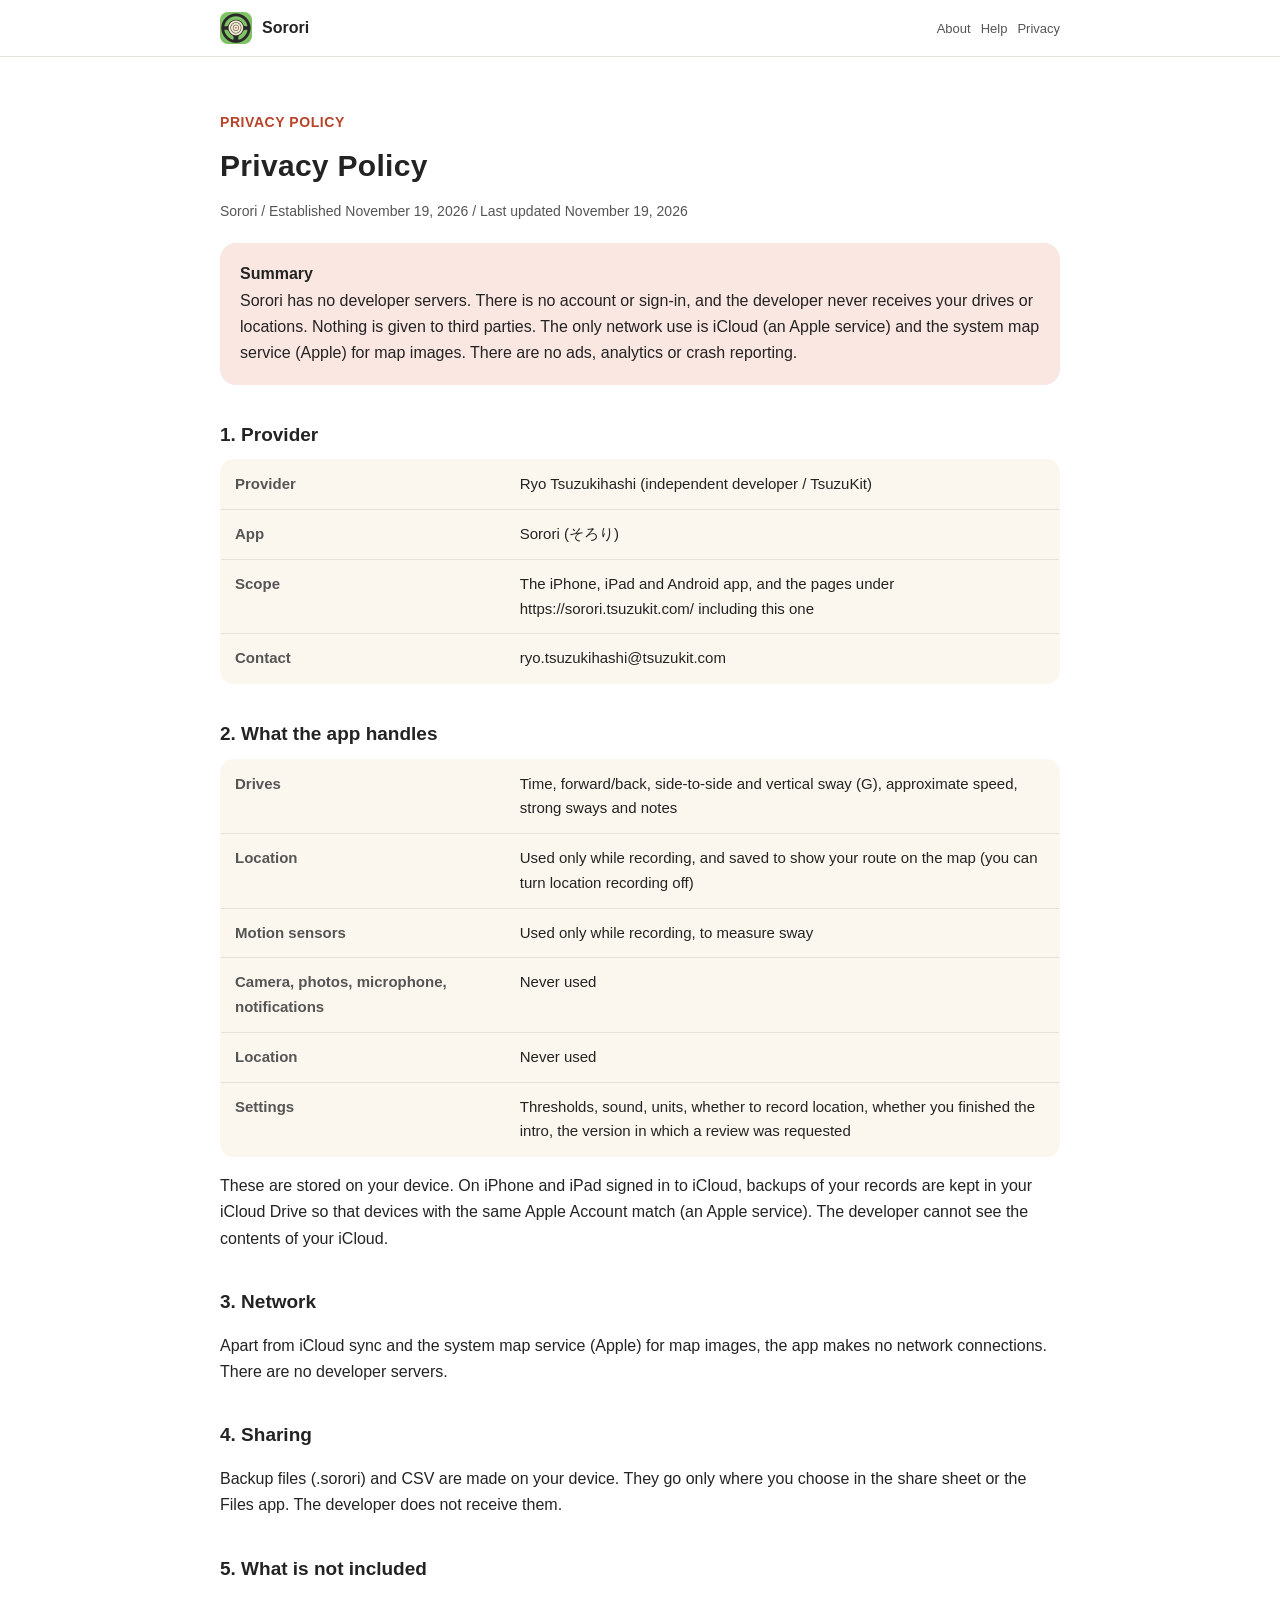
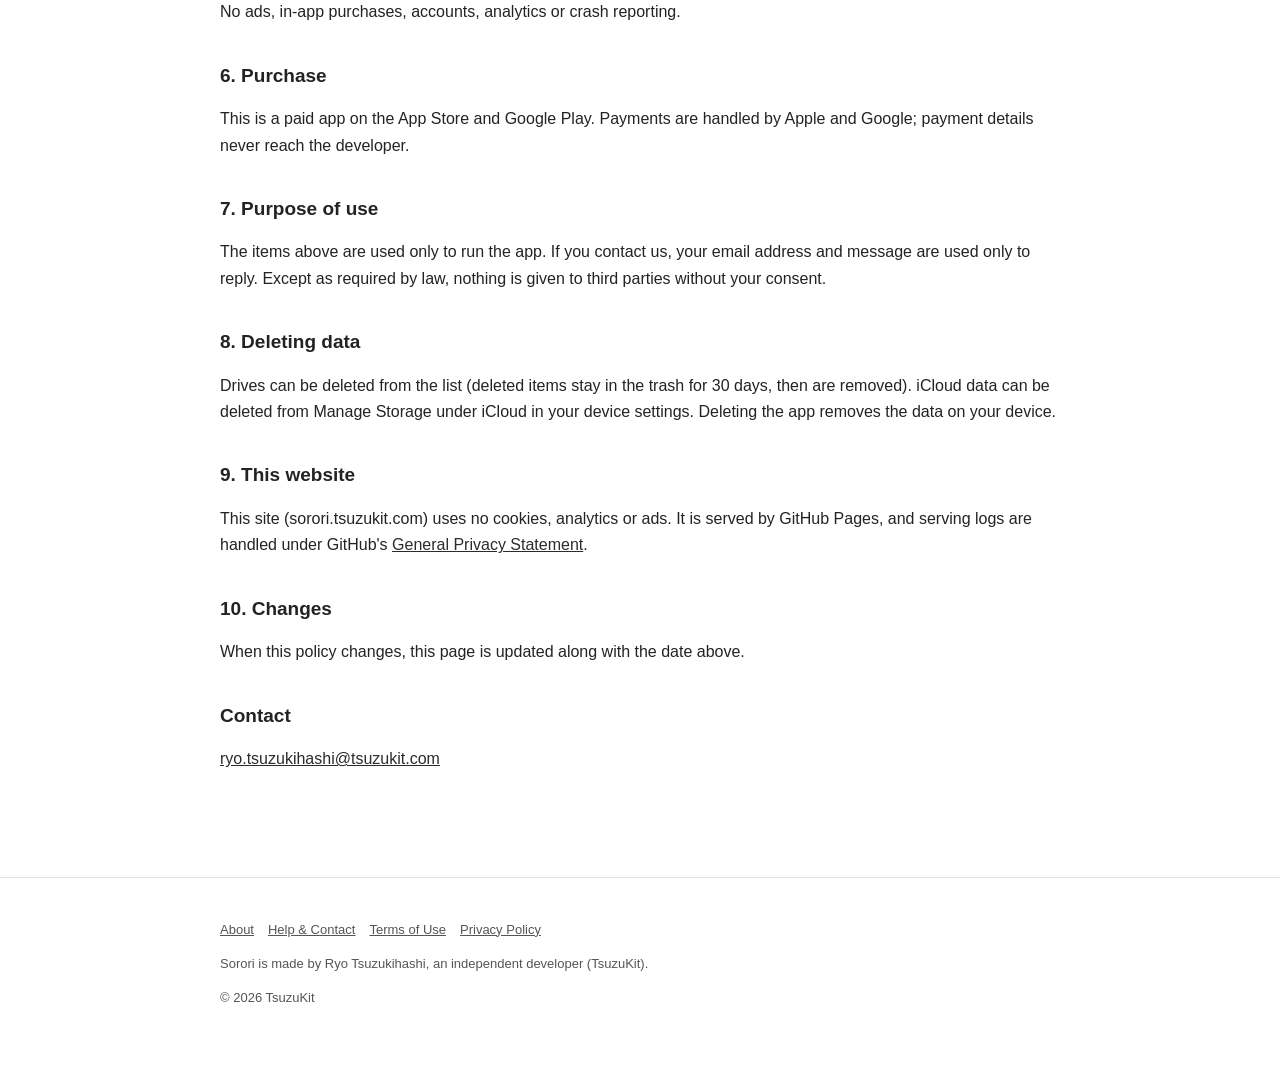
==== privacy.html @ 4a5e9e87 "Sorori のサイトを出す" ====
<!DOCTYPE html>
<html lang="ja" data-title-ja="プライバシーポリシー - そろり" data-title-en="Privacy Policy - Sorori">
<head>
<meta charset="UTF-8">
<meta name="viewport" content="width=device-width, initial-scale=1">
<script>(function(){var l=navigator.languages&&navigator.languages.length?navigator.languages:[navigator.language||"ja"],p="en";for(var i=0;i<l.length;i++){var c=String(l[i]).toLowerCase();if(c.indexOf("ja")===0){p="ja";break}if(c.indexOf("en")===0){p="en";break}}var d=document.documentElement;d.lang=p;var t=d.getAttribute("data-title-"+p);if(t){document.title=t}})();</script>
<title>プライバシーポリシー - そろり</title>
<meta name="description" content="そろりのプライバシーポリシー。開発者は個人情報を集めません。走行の記録と位置は端末の外に送りません。 / Privacy Policy for Sorori. The developer collects no personal information. Your drives and locations never leave your device.">
<meta property="og:title" content="プライバシーポリシー - そろり">
<meta property="og:description" content="そろりのプライバシーポリシー。開発者は個人情報を集めません。走行の記録と位置は端末の外に送りません。">
<meta property="og:type" content="website">
<meta property="og:url" content="https://sorori.tsuzukit.com/privacy.html">
<meta property="og:image" content="https://sorori.tsuzukit.com/assets/og.jpg">
<link rel="icon" href="assets/icon.png">
<link rel="apple-touch-icon" href="assets/icon.png">
<link rel="stylesheet" href="style.css">
</head>
<body>
<div data-l="ja" lang="ja">
<header class="site"><div class="wrap">
<a class="brand" href="./"><img src="assets/icon.png" alt="" width="32" height="32">そろり</a>
<nav class="site"><a href="./">紹介</a><a href="support.html">使い方</a><a href="privacy.html">プライバシー</a></nav>
</div></header>
<main class="wrap">
<article class="doc">
<p class="eyebrow">PRIVACY POLICY</p>
<h1>プライバシーポリシー</h1>
<p class="meta">そろり／制定日 2026年11月19日／改定日 2026年11月19日</p>
<div class="summary"><strong>このポリシーの要旨</strong><br>そろりは、開発者のサーバーを持たないアプリです。アカウント登録やログインはなく、開発者があなたの走行の記録や位置を受け取ることはありません。第三者に渡すこともありません。通信は iCloud（Apple のサービス）と、地図の絵を出すための OS の地図のサービスだけです。広告、分析ツール、クラッシュを報告する仕組みは入れていません。</div>
<h2>1. 提供者</h2>
<table>
<tr><th>提供者</th><td>續橋涼（個人開発者 / TsuzuKit）</td></tr>
<tr><th>アプリ名</th><td>そろり（英語名 Sorori）</td></tr>
<tr><th>対象</th><td>iPhone・iPad・Android 向けアプリと、このページを含む https://sorori.tsuzukit.com/ 配下のページ</td></tr>
<tr><th>連絡先</th><td>ryo.tsuzukihashi@tsuzukit.com</td></tr>
</table>
<h2>2. アプリが扱うもの</h2>
<table>
<tr><th>走行の記録</th><td>時刻・前後と左右と上下の揺れ（G）・速度の目安・強い揺れの回・メモ</td></tr>
<tr><th>位置</th><td>記録中だけ使い、走った道を地図に出すために保存します（設定で記録しないこともできます）</td></tr>
<tr><th>モーションセンサー</th><td>記録中だけ揺れを測るために使います</td></tr>
<tr><th>カメラ・写真・マイク・通知</th><td>使いません</td></tr>
<tr><th>位置</th><td>使いません</td></tr>
<tr><th>アプリの設定</th><td>しきい・音・単位・位置を記録するか・案内を終えたかどうか・レビューのお願いを出した版</td></tr>
</table>
<p>これらは端末の中に保存します。iCloud に入っている iPhone・iPad では、記録の控えをあなたの iCloud Drive に置き、同じ Apple アカウントの端末でそろえます（Apple のサービス）。開発者は、あなたの iCloud の中身を見ることはできません。</p>
<h2>3. 通信</h2>
<p>iCloud との同期と、地図の絵を出すための OS の地図のサービス（Apple）のほかに、通信はしません。開発者のサーバーはありません。</p>
<h2>4. 書き出し</h2>
<p>控えのファイル（.sorori）と CSV は端末の中で作ります。送り先は、あなたが共有の画面やファイル App で選んだ場所です。開発者には届きません。</p>
<h2>5. 入れていないもの</h2>
<p>広告・アプリ内課金・アカウント登録・分析ツール・クラッシュの報告は入れていません。</p>
<h2>6. 購入</h2>
<p>本アプリは App Store と Google Play の有料アプリです。お支払いは Apple・Google が処理し、支払いの情報は開発者には届きません。</p>
<h2>7. 情報を使う目的</h2>
<p>上のものは、アプリを動かすためだけに使います。お問い合わせをいただいたときは、メールアドレスと内容をお返事のためだけに使います。法令にもとづく場合を除き、本人の同意なく第三者に渡すことはありません。</p>
<h2>8. 消したいとき</h2>
<p>走行は、一覧から消せます（消したものはゴミ箱に30日残り、そのあと消えます）。iCloud の記録は、端末の設定の iCloud の「ストレージを管理」から消せます。アプリを消すと、端末の中のデータは消えます。</p>
<h2>9. このウェブサイトについて</h2>
<p>このサイト（sorori.tsuzukit.com）は、Cookie も、アクセスを計測する仕組みも、広告も使っていません。サイトは GitHub Pages で配信しており、配信の記録は GitHub の <a href="https://docs.github.com/ja/site-policy/privacy-policies/github-general-privacy-statement">プライバシーについての声明</a> に沿って扱われます。</p>
<h2>10. 改定</h2>
<p>このポリシーを変えるときは、このページを書きかえ、上の改定日を新しくします。</p>
<h2>お問い合わせ</h2>
<p><a href="mailto:ryo.tsuzukihashi@tsuzukit.com">ryo.tsuzukihashi@tsuzukit.com</a></p>
</article>
</main>
<footer class="site"><div class="wrap">
<p><a href="./">紹介</a><a href="support.html">使い方とお問い合わせ</a><a href="terms.html">利用規約</a><a href="privacy.html">プライバシーポリシー</a></p>
<p>そろりは、個人開発者の續橋涼（TsuzuKit）が作っているアプリです。</p>
<p>© 2026 TsuzuKit</p>
</div></footer>
</div>
<div data-l="en" lang="en">
<header class="site"><div class="wrap">
<a class="brand" href="./"><img src="assets/icon.png" alt="" width="32" height="32">Sorori</a>
<nav class="site"><a href="./">About</a><a href="support.html">Help</a><a href="privacy.html">Privacy</a></nav>
</div></header>
<main class="wrap">
<article class="doc">
<p class="eyebrow">PRIVACY POLICY</p>
<h1>Privacy Policy</h1>
<p class="meta">Sorori / Established November 19, 2026 / Last updated November 19, 2026</p>
<div class="summary"><strong>Summary</strong><br>Sorori has no developer servers. There is no account or sign-in, and the developer never receives your drives or locations. Nothing is given to third parties. The only network use is iCloud (an Apple service) and the system map service (Apple) for map images. There are no ads, analytics or crash reporting.</div>
<h2>1. Provider</h2>
<table>
<tr><th>Provider</th><td>Ryo Tsuzukihashi (independent developer / TsuzuKit)</td></tr>
<tr><th>App</th><td>Sorori (そろり)</td></tr>
<tr><th>Scope</th><td>The iPhone, iPad and Android app, and the pages under https://sorori.tsuzukit.com/ including this one</td></tr>
<tr><th>Contact</th><td>ryo.tsuzukihashi@tsuzukit.com</td></tr>
</table>
<h2>2. What the app handles</h2>
<table>
<tr><th>Drives</th><td>Time, forward/back, side-to-side and vertical sway (G), approximate speed, strong sways and notes</td></tr>
<tr><th>Location</th><td>Used only while recording, and saved to show your route on the map (you can turn location recording off)</td></tr>
<tr><th>Motion sensors</th><td>Used only while recording, to measure sway</td></tr>
<tr><th>Camera, photos, microphone, notifications</th><td>Never used</td></tr>
<tr><th>Location</th><td>Never used</td></tr>
<tr><th>Settings</th><td>Thresholds, sound, units, whether to record location, whether you finished the intro, the version in which a review was requested</td></tr>
</table>
<p>These are stored on your device. On iPhone and iPad signed in to iCloud, backups of your records are kept in your iCloud Drive so that devices with the same Apple Account match (an Apple service). The developer cannot see the contents of your iCloud.</p>
<h2>3. Network</h2>
<p>Apart from iCloud sync and the system map service (Apple) for map images, the app makes no network connections. There are no developer servers.</p>
<h2>4. Sharing</h2>
<p>Backup files (.sorori) and CSV are made on your device. They go only where you choose in the share sheet or the Files app. The developer does not receive them.</p>
<h2>5. What is not included</h2>
<p>No ads, in-app purchases, accounts, analytics or crash reporting.</p>
<h2>6. Purchase</h2>
<p>This is a paid app on the App Store and Google Play. Payments are handled by Apple and Google; payment details never reach the developer.</p>
<h2>7. Purpose of use</h2>
<p>The items above are used only to run the app. If you contact us, your email address and message are used only to reply. Except as required by law, nothing is given to third parties without your consent.</p>
<h2>8. Deleting data</h2>
<p>Drives can be deleted from the list (deleted items stay in the trash for 30 days, then are removed). iCloud data can be deleted from Manage Storage under iCloud in your device settings. Deleting the app removes the data on your device.</p>
<h2>9. This website</h2>
<p>This site (sorori.tsuzukit.com) uses no cookies, analytics or ads. It is served by GitHub Pages, and serving logs are handled under GitHub's <a href="https://docs.github.com/en/site-policy/privacy-policies/github-general-privacy-statement">General Privacy Statement</a>.</p>
<h2>10. Changes</h2>
<p>When this policy changes, this page is updated along with the date above.</p>
<h2>Contact</h2>
<p><a href="mailto:ryo.tsuzukihashi@tsuzukit.com">ryo.tsuzukihashi@tsuzukit.com</a></p>
</article>
</main>
<footer class="site"><div class="wrap">
<p><a href="./">About</a><a href="support.html">Help & Contact</a><a href="terms.html">Terms of Use</a><a href="privacy.html">Privacy Policy</a></p>
<p>Sorori is made by Ryo Tsuzukihashi, an independent developer (TsuzuKit).</p>
<p>© 2026 TsuzuKit</p>
</div></footer>
</div>
</body>
</html>
---- style.css ----
/* そろり — 白い地・墨の文字・朱の差し色（白の上で 4.5:1 以上） */
:root {
  --paper: #ffffff; --card: #fbf7ee; --ink: #232323; --sub: #555555; --line: #e6e1d6;
  --vermilion: #b8432a; --vermilion-soft: #fbe7e1; --navy: #2b2b2b; --correct: #3f7a33;
}
@media (prefers-color-scheme: dark) {
  :root { --paper: #121418; --card: #1b1e24; --ink: #eef0f4; --sub: #b4b9c4; --line: #2a2f38;
    --vermilion: #ffd45c; --vermilion-soft: #2a2618; --navy: #ffd45c; --correct: #9fd08c; }
}
* { box-sizing: border-box; }
html { -webkit-text-size-adjust: 100%; }
body { margin: 0; background: var(--paper); color: var(--ink); line-height: 1.8;
  font-family: -apple-system, BlinkMacSystemFont, "Hiragino Sans", "Hiragino Kaku Gothic ProN", "Noto Sans JP", sans-serif; }
a { color: var(--navy); }
.wrap { max-width: 880px; margin: 0 auto; padding: 0 20px; }
header.site { border-bottom: 1px solid var(--line); background: var(--paper); position: sticky; top: 0; z-index: 5; }
header.site .wrap { display: flex; align-items: center; gap: 16px; min-height: 56px; }
.brand { display: flex; align-items: center; gap: 10px; font-weight: 800; text-decoration: none; color: var(--ink); margin-right: auto; }
.brand img { width: 32px; height: 32px; border-radius: 8px; }
nav.site a { font-size: 14px; text-decoration: none; color: var(--sub); margin-left: 14px; white-space: nowrap; }
nav.site a:hover { color: var(--ink); }
.hero { padding: 56px 0 40px; display: grid; gap: 32px; align-items: center; }
@media (min-width: 760px) { .hero { grid-template-columns: 1.1fr 0.9fr; } }
.eyebrow { color: var(--vermilion); font-weight: 700; font-size: 14px; letter-spacing: 0.04em; }
h1 { font-size: clamp(30px, 6vw, 46px); line-height: 1.35; margin: 8px 0 16px; letter-spacing: 0.01em; }
h2 { font-size: 24px; margin: 56px 0 16px; line-height: 1.5; }
h3 { font-size: 17px; margin: 0 0 6px; }
.lead { font-size: 17px; color: var(--sub); }
.cta { display: inline-block; margin-top: 20px; background: var(--vermilion); color: #ffffff; font-weight: 700; text-decoration: none;
  padding: 14px 26px; border-radius: 16px; }
.note { font-size: 13px; color: var(--sub); }
.hero img { width: 100%; max-width: 320px; height: auto; justify-self: center; }
.grid { display: grid; gap: 14px; }
@media (min-width: 700px) { .grid.two { grid-template-columns: 1fr 1fr; } .grid.three { grid-template-columns: repeat(3, 1fr); } }
.card { background: var(--card); border: 1px solid var(--line); border-radius: 18px; padding: 20px; }
.card.em { background: var(--vermilion-soft); border-color: transparent; }
.steps { counter-reset: step; }
.steps .card { position: relative; padding-left: 62px; }
.steps .card::before { counter-increment: step; content: counter(step); position: absolute; left: 18px; top: 18px; width: 32px; height: 32px;
  border-radius: 50%; border: 2.5px solid var(--vermilion); color: var(--vermilion); font-weight: 800; display: grid; place-items: center; }
table { width: 100%; border-collapse: collapse; background: var(--card); border: 1px solid var(--line); border-radius: 14px; overflow: hidden; }
th, td { text-align: left; padding: 12px 14px; border-bottom: 1px solid var(--line); vertical-align: top; font-size: 15px; }
th { width: 34%; color: var(--sub); font-weight: 600; }
tr:last-child th, tr:last-child td { border-bottom: none; }
.doc { padding: 40px 0 24px; }
.doc h1 { font-size: 30px; }
.doc h2 { font-size: 19px; margin: 36px 0 10px; }
.doc .meta { color: var(--sub); font-size: 14px; }
.doc .summary { background: var(--vermilion-soft); border-radius: 16px; padding: 18px 20px; margin: 20px 0; }
details { background: var(--card); border: 1px solid var(--line); border-radius: 14px; padding: 14px 18px; }
details + details { margin-top: 10px; }
summary { font-weight: 700; cursor: pointer; }
footer.site { border-top: 1px solid var(--line); margin-top: 64px; padding: 28px 0 48px; color: var(--sub); font-size: 13px; }
footer.site a { color: var(--sub); margin-right: 14px; }
.qid { font-family: ui-monospace, SFMono-Regular, Menlo, monospace; background: var(--card); border: 1px solid var(--line);
  border-radius: 8px; padding: 2px 8px; }
/* 端末の言語に合うほうだけ見せる（build.py が両方を1ページに入れる） */
html[lang="ja"] [data-l="en"], html[lang="en"] [data-l="ja"] { display: none; }
[lang="en"] { line-height: 1.65; }
[lang="en"] h1 { line-height: 1.2; }
[lang="en"] nav.site a { font-size: 13px; margin-left: 10px; }
@media (max-width: 480px) { nav.site a { font-size: 12px; margin-left: 8px; } header.site .wrap { gap: 4px; } .brand { gap: 7px; font-size: 15px; } }
.brand { white-space: nowrap; flex-shrink: 0; }
/* 幅の狭い画面では、上の帯の「紹介」を出さない（左のアプリ名が同じ行き先） */
@media (max-width: 480px) { nav.site a:first-child { display: none; } }
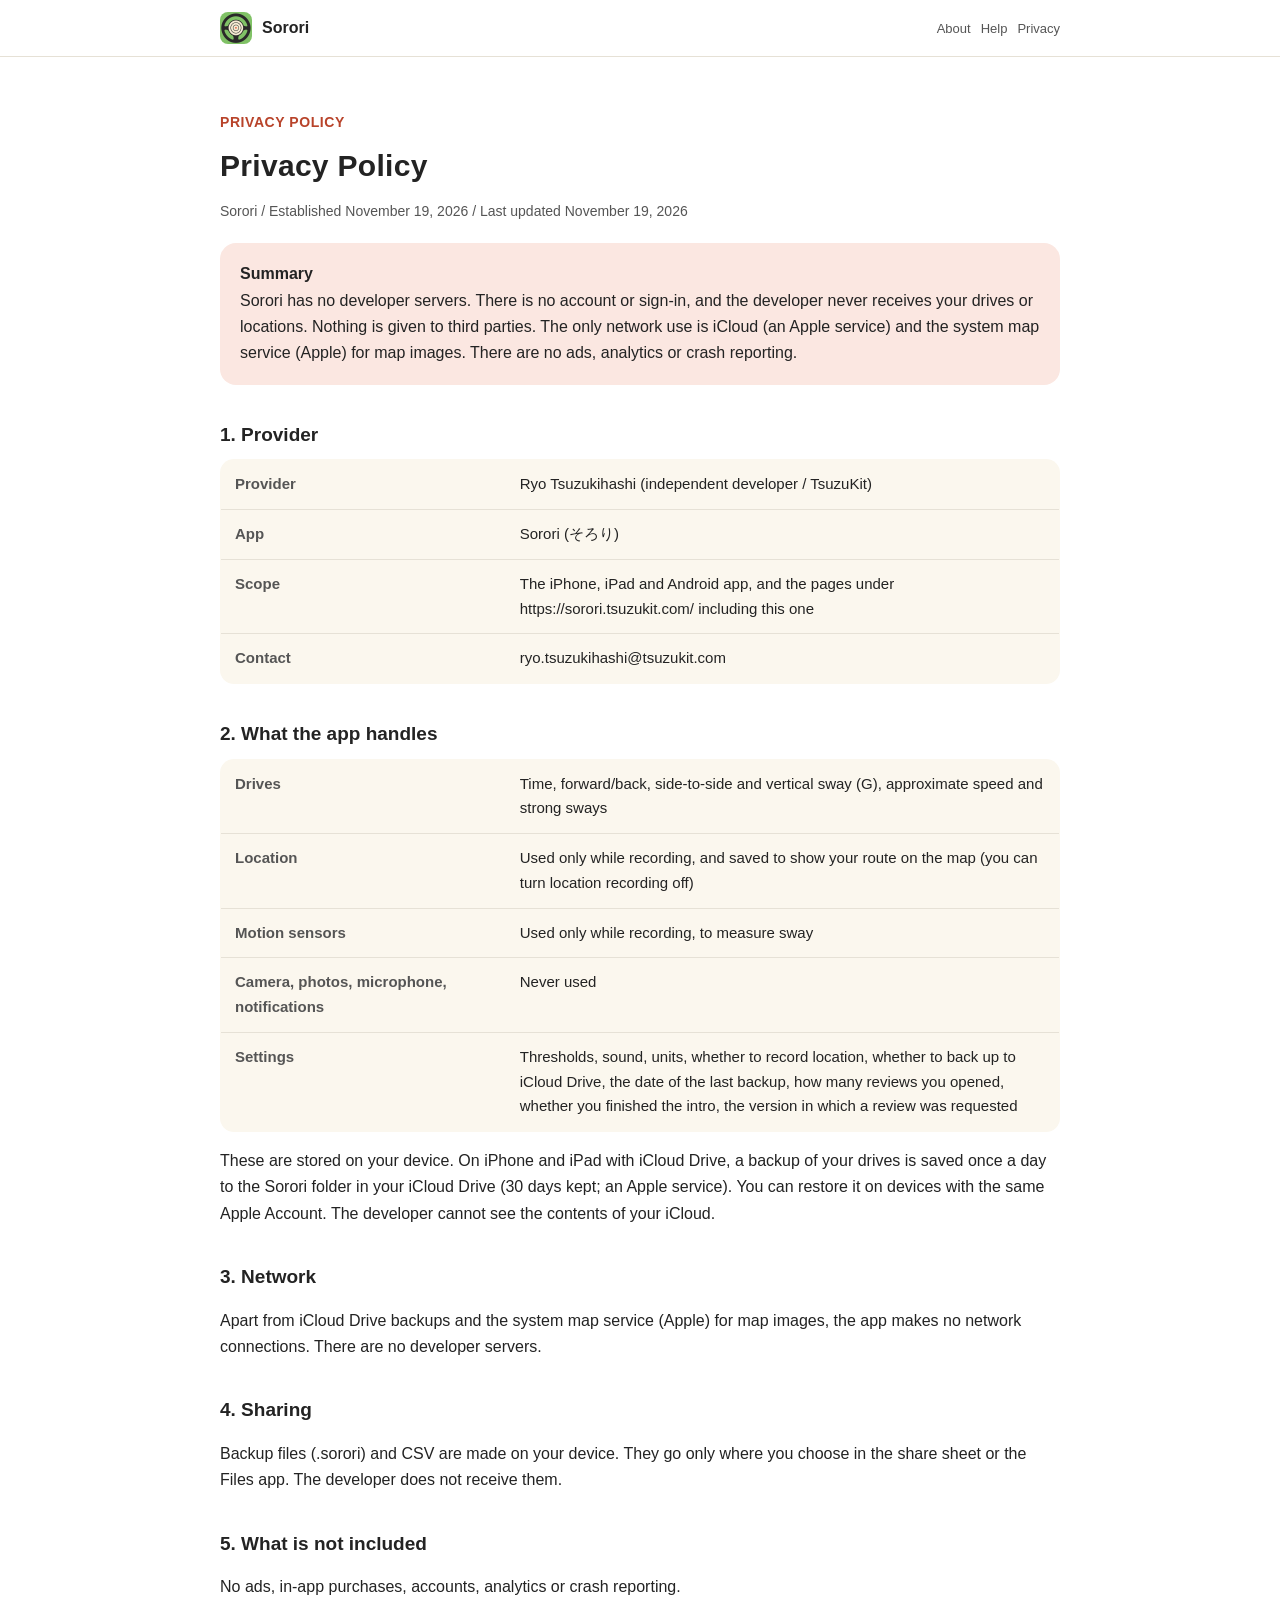
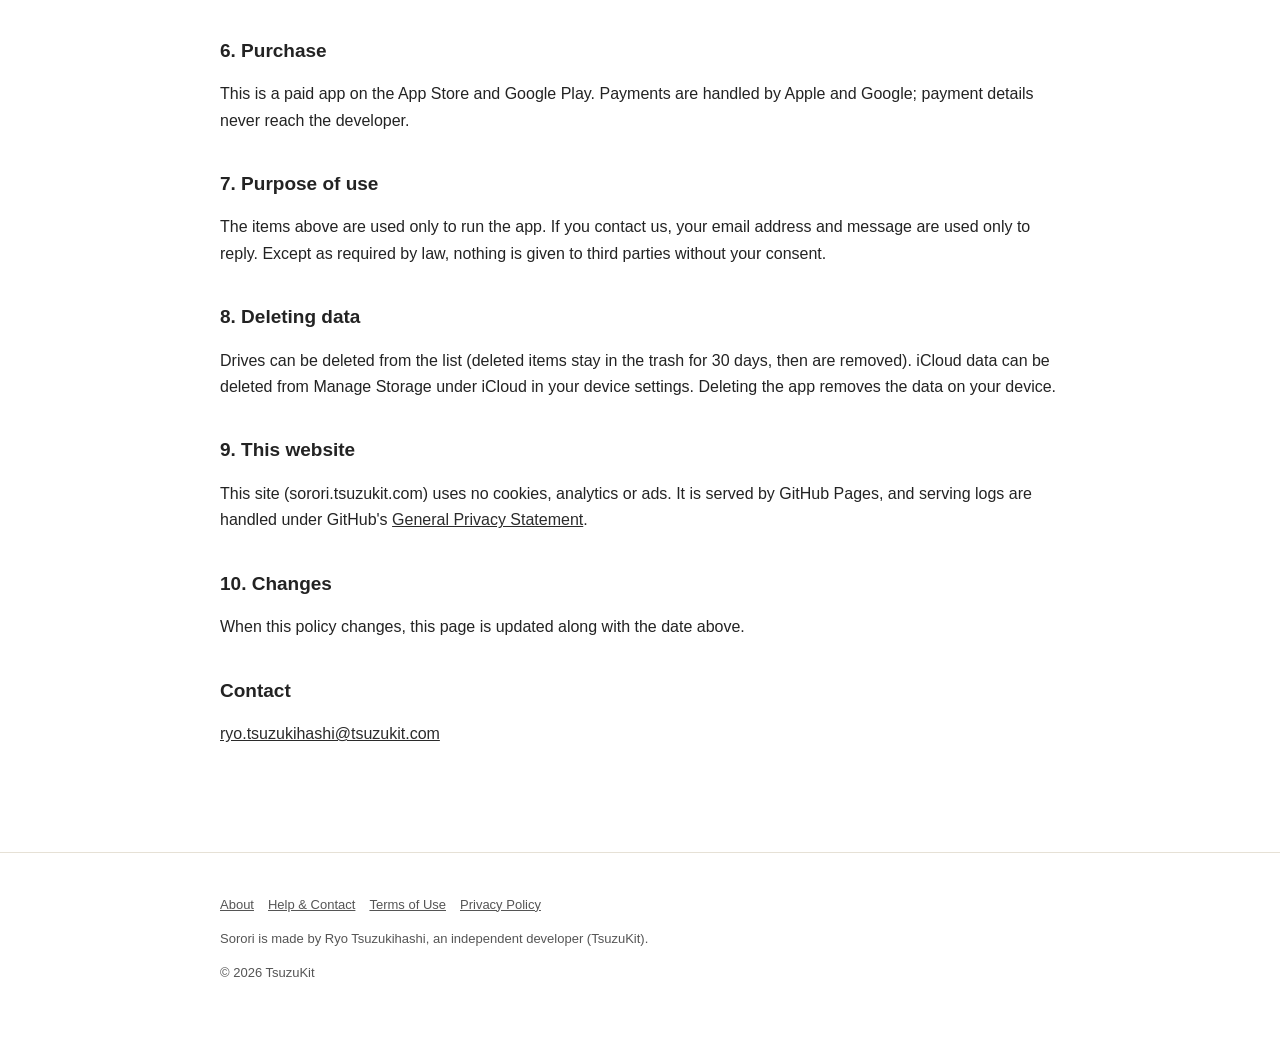
==== commit 1b028b10: "使い方とプライバシーを本体に合わせる（速度は CSV・毎日の控え・位置の行）" ====
--- a/privacy.html
+++ b/privacy.html
@@ -36,16 +36,15 @@
 </table>
 <h2>2. アプリが扱うもの</h2>
 <table>
-<tr><th>走行の記録</th><td>時刻・前後と左右と上下の揺れ（G）・速度の目安・強い揺れの回・メモ</td></tr>
+<tr><th>走行の記録</th><td>時刻・前後と左右と上下の揺れ（G）・速度の目安・強い揺れの回</td></tr>
 <tr><th>位置</th><td>記録中だけ使い、走った道を地図に出すために保存します（設定で記録しないこともできます）</td></tr>
 <tr><th>モーションセンサー</th><td>記録中だけ揺れを測るために使います</td></tr>
 <tr><th>カメラ・写真・マイク・通知</th><td>使いません</td></tr>
-<tr><th>位置</th><td>使いません</td></tr>
-<tr><th>アプリの設定</th><td>しきい・音・単位・位置を記録するか・案内を終えたかどうか・レビューのお願いを出した版</td></tr>
+<tr><th>アプリの設定</th><td>しきい・音・単位・位置を記録するか・iCloud Drive に控えるか・最後に控えた日・振り返りを開いた回数・案内を終えたかどうか・レビューのお願いを出した版</td></tr>
 </table>
-<p>これらは端末の中に保存します。iCloud に入っている iPhone・iPad では、記録の控えをあなたの iCloud Drive に置き、同じ Apple アカウントの端末でそろえます（Apple のサービス）。開発者は、あなたの iCloud の中身を見ることはできません。</p>
+<p>これらは端末の中に保存します。iCloud Drive が使える iPhone・iPad では、走行の控えを毎日1回あなたの iCloud Drive の「Sorori」のフォルダに置きます（30 日分。Apple のサービス）。同じ Apple アカウントの端末から戻せます。開発者は、あなたの iCloud の中身を見ることはできません。</p>
 <h2>3. 通信</h2>
-<p>iCloud との同期と、地図の絵を出すための OS の地図のサービス（Apple）のほかに、通信はしません。開発者のサーバーはありません。</p>
+<p>iCloud Drive への控えと、地図の絵を出すための OS の地図のサービス（Apple）のほかに、通信はしません。開発者のサーバーはありません。</p>
 <h2>4. 書き出し</h2>
 <p>控えのファイル（.sorori）と CSV は端末の中で作ります。送り先は、あなたが共有の画面やファイル App で選んだ場所です。開発者には届きません。</p>
 <h2>5. 入れていないもの</h2>
@@ -90,16 +89,15 @@
 </table>
 <h2>2. What the app handles</h2>
 <table>
-<tr><th>Drives</th><td>Time, forward/back, side-to-side and vertical sway (G), approximate speed, strong sways and notes</td></tr>
+<tr><th>Drives</th><td>Time, forward/back, side-to-side and vertical sway (G), approximate speed and strong sways</td></tr>
 <tr><th>Location</th><td>Used only while recording, and saved to show your route on the map (you can turn location recording off)</td></tr>
 <tr><th>Motion sensors</th><td>Used only while recording, to measure sway</td></tr>
 <tr><th>Camera, photos, microphone, notifications</th><td>Never used</td></tr>
-<tr><th>Location</th><td>Never used</td></tr>
-<tr><th>Settings</th><td>Thresholds, sound, units, whether to record location, whether you finished the intro, the version in which a review was requested</td></tr>
+<tr><th>Settings</th><td>Thresholds, sound, units, whether to record location, whether to back up to iCloud Drive, the date of the last backup, how many reviews you opened, whether you finished the intro, the version in which a review was requested</td></tr>
 </table>
-<p>These are stored on your device. On iPhone and iPad signed in to iCloud, backups of your records are kept in your iCloud Drive so that devices with the same Apple Account match (an Apple service). The developer cannot see the contents of your iCloud.</p>
+<p>These are stored on your device. On iPhone and iPad with iCloud Drive, a backup of your drives is saved once a day to the Sorori folder in your iCloud Drive (30 days kept; an Apple service). You can restore it on devices with the same Apple Account. The developer cannot see the contents of your iCloud.</p>
 <h2>3. Network</h2>
-<p>Apart from iCloud sync and the system map service (Apple) for map images, the app makes no network connections. There are no developer servers.</p>
+<p>Apart from iCloud Drive backups and the system map service (Apple) for map images, the app makes no network connections. There are no developer servers.</p>
 <h2>4. Sharing</h2>
 <p>Backup files (.sorori) and CSV are made on your device. They go only where you choose in the share sheet or the Files app. The developer does not receive them.</p>
 <h2>5. What is not included</h2>
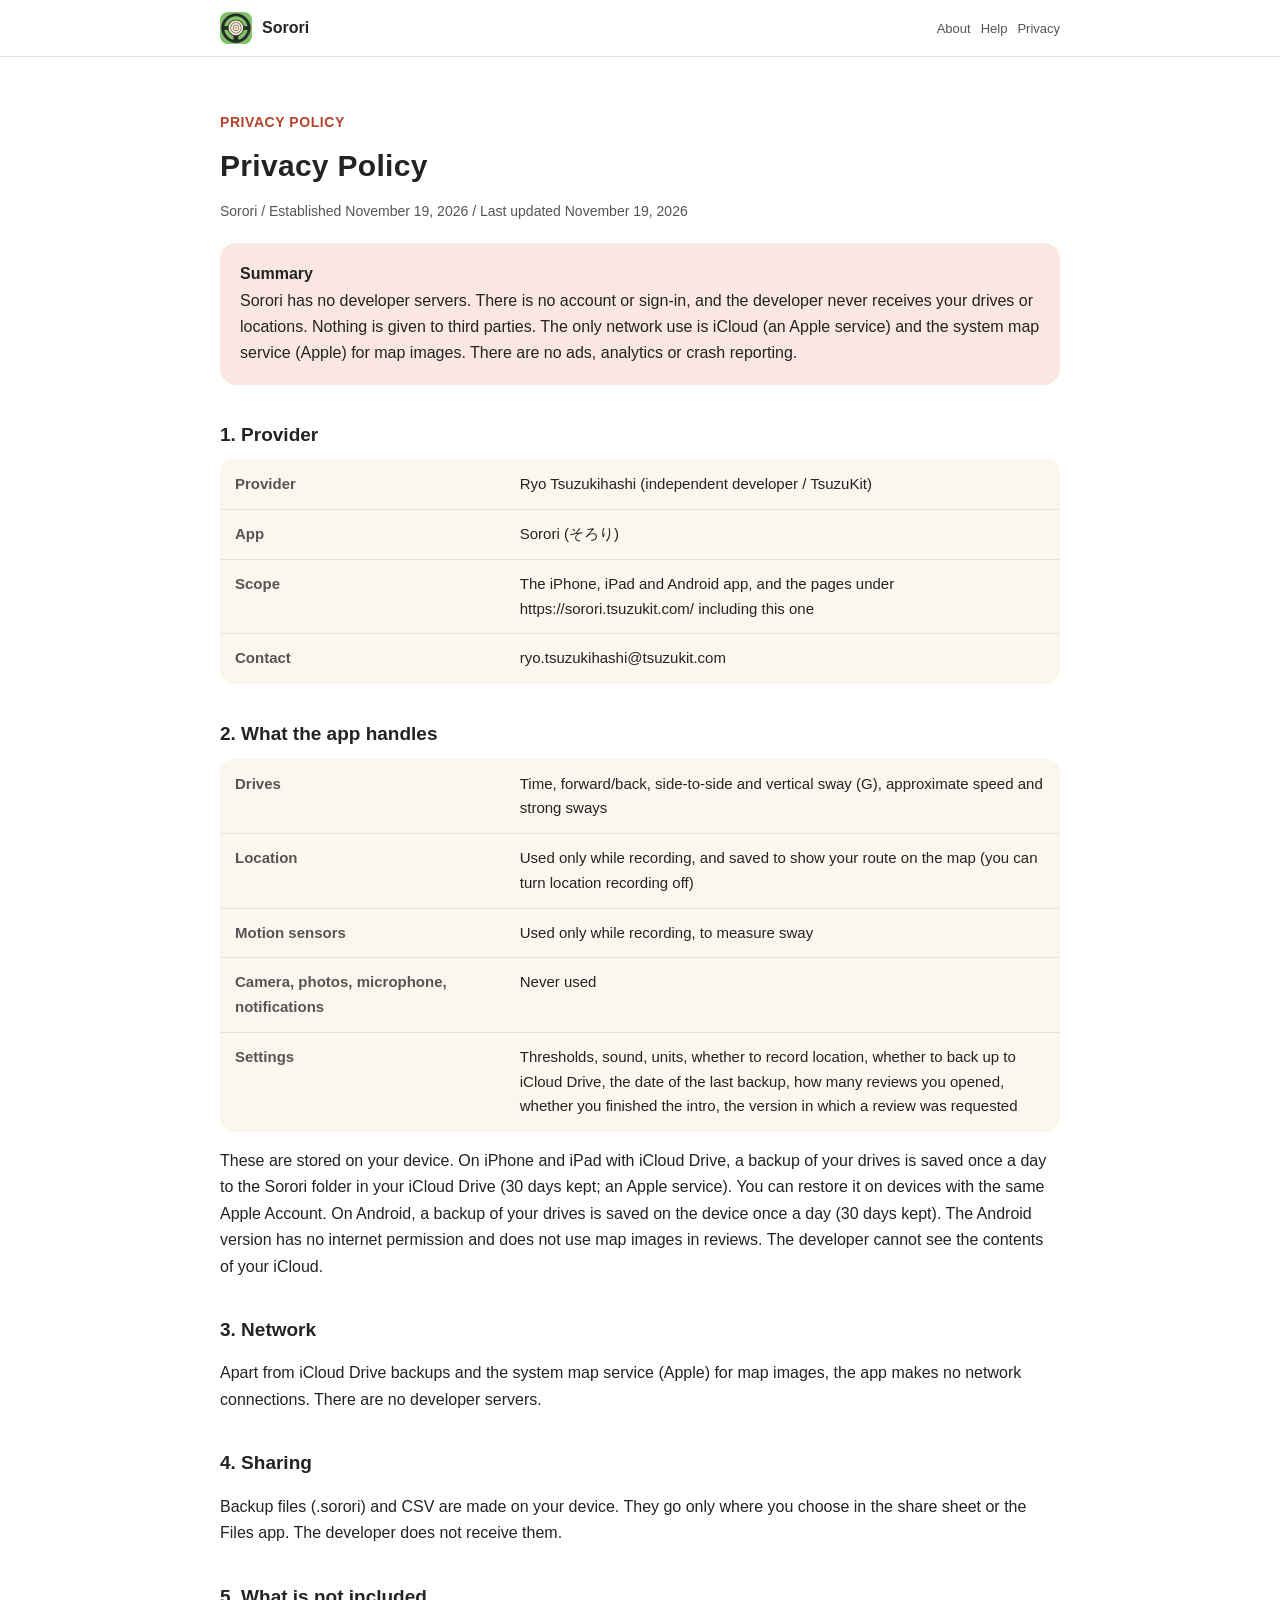
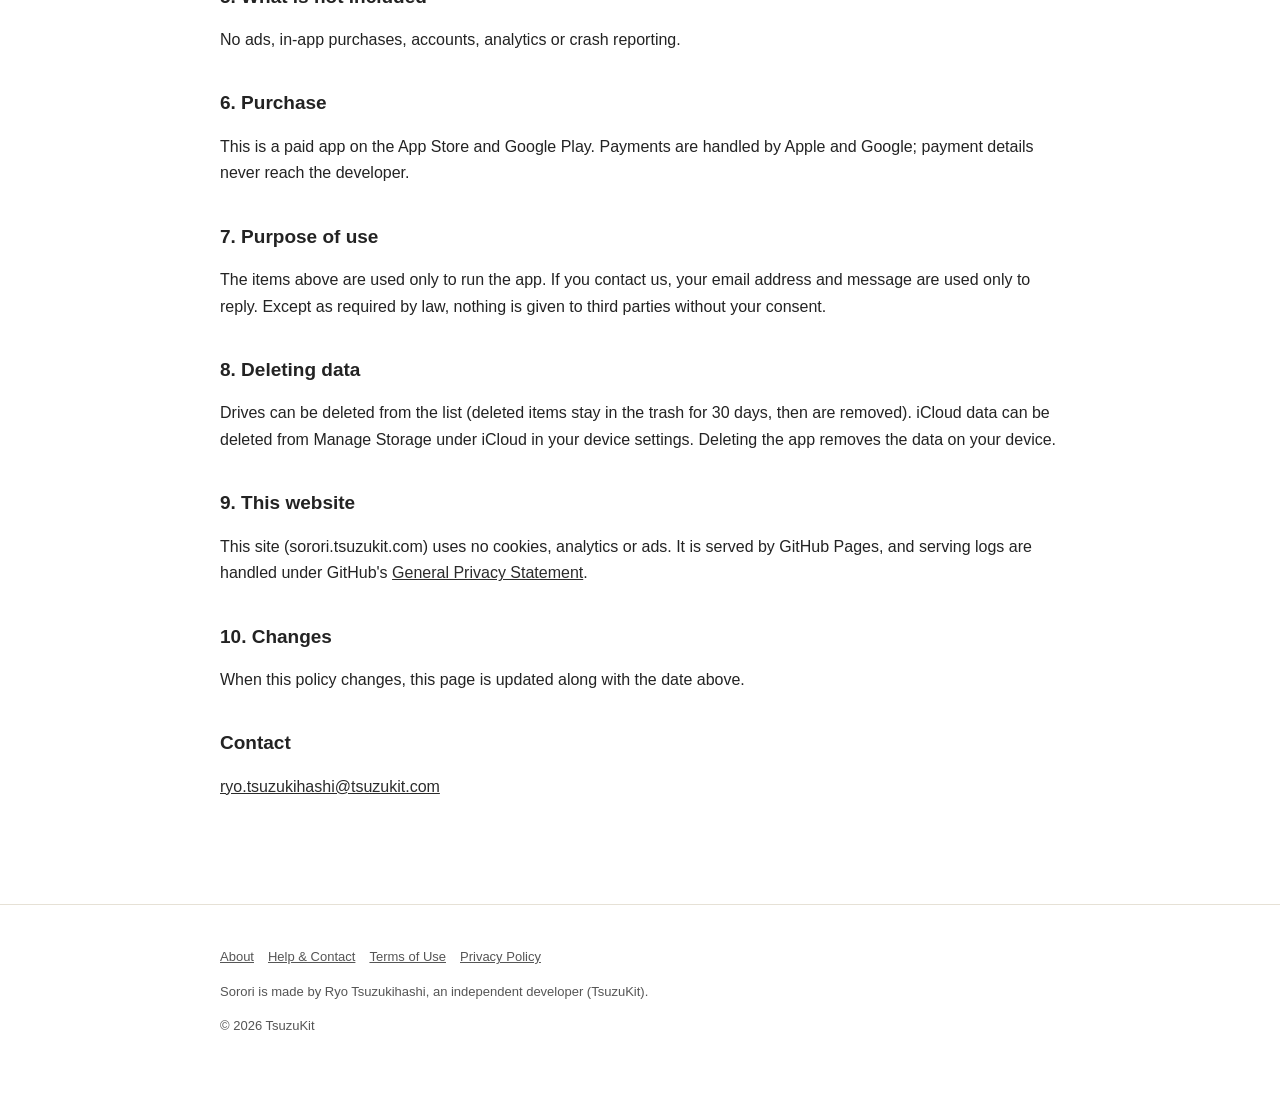
==== commit 5d7bee3a: "プライバシーに Android の控えを書き足す" ====
--- a/privacy.html
+++ b/privacy.html
@@ -42,7 +42,7 @@
 <tr><th>カメラ・写真・マイク・通知</th><td>使いません</td></tr>
 <tr><th>アプリの設定</th><td>しきい・音・単位・位置を記録するか・iCloud Drive に控えるか・最後に控えた日・振り返りを開いた回数・案内を終えたかどうか・レビューのお願いを出した版</td></tr>
 </table>
-<p>これらは端末の中に保存します。iCloud Drive が使える iPhone・iPad では、走行の控えを毎日1回あなたの iCloud Drive の「Sorori」のフォルダに置きます（30 日分。Apple のサービス）。同じ Apple アカウントの端末から戻せます。開発者は、あなたの iCloud の中身を見ることはできません。</p>
+<p>これらは端末の中に保存します。iCloud Drive が使える iPhone・iPad では、走行の控えを毎日1回あなたの iCloud Drive の「Sorori」のフォルダに置きます（30 日分。Apple のサービス）。同じ Apple アカウントの端末から戻せます。Android では、走行の控えを毎日1回この端末の中に置きます（30 日分）。Android 版はインターネットの権限を持たず、振り返りでは地図の絵を使いません。開発者は、あなたの iCloud の中身を見ることはできません。</p>
 <h2>3. 通信</h2>
 <p>iCloud Drive への控えと、地図の絵を出すための OS の地図のサービス（Apple）のほかに、通信はしません。開発者のサーバーはありません。</p>
 <h2>4. 書き出し</h2>
@@ -95,7 +95,7 @@
 <tr><th>Camera, photos, microphone, notifications</th><td>Never used</td></tr>
 <tr><th>Settings</th><td>Thresholds, sound, units, whether to record location, whether to back up to iCloud Drive, the date of the last backup, how many reviews you opened, whether you finished the intro, the version in which a review was requested</td></tr>
 </table>
-<p>These are stored on your device. On iPhone and iPad with iCloud Drive, a backup of your drives is saved once a day to the Sorori folder in your iCloud Drive (30 days kept; an Apple service). You can restore it on devices with the same Apple Account. The developer cannot see the contents of your iCloud.</p>
+<p>These are stored on your device. On iPhone and iPad with iCloud Drive, a backup of your drives is saved once a day to the Sorori folder in your iCloud Drive (30 days kept; an Apple service). You can restore it on devices with the same Apple Account. On Android, a backup of your drives is saved on the device once a day (30 days kept). The Android version has no internet permission and does not use map images in reviews. The developer cannot see the contents of your iCloud.</p>
 <h2>3. Network</h2>
 <p>Apart from iCloud Drive backups and the system map service (Apple) for map images, the app makes no network connections. There are no developer servers.</p>
 <h2>4. Sharing</h2>
